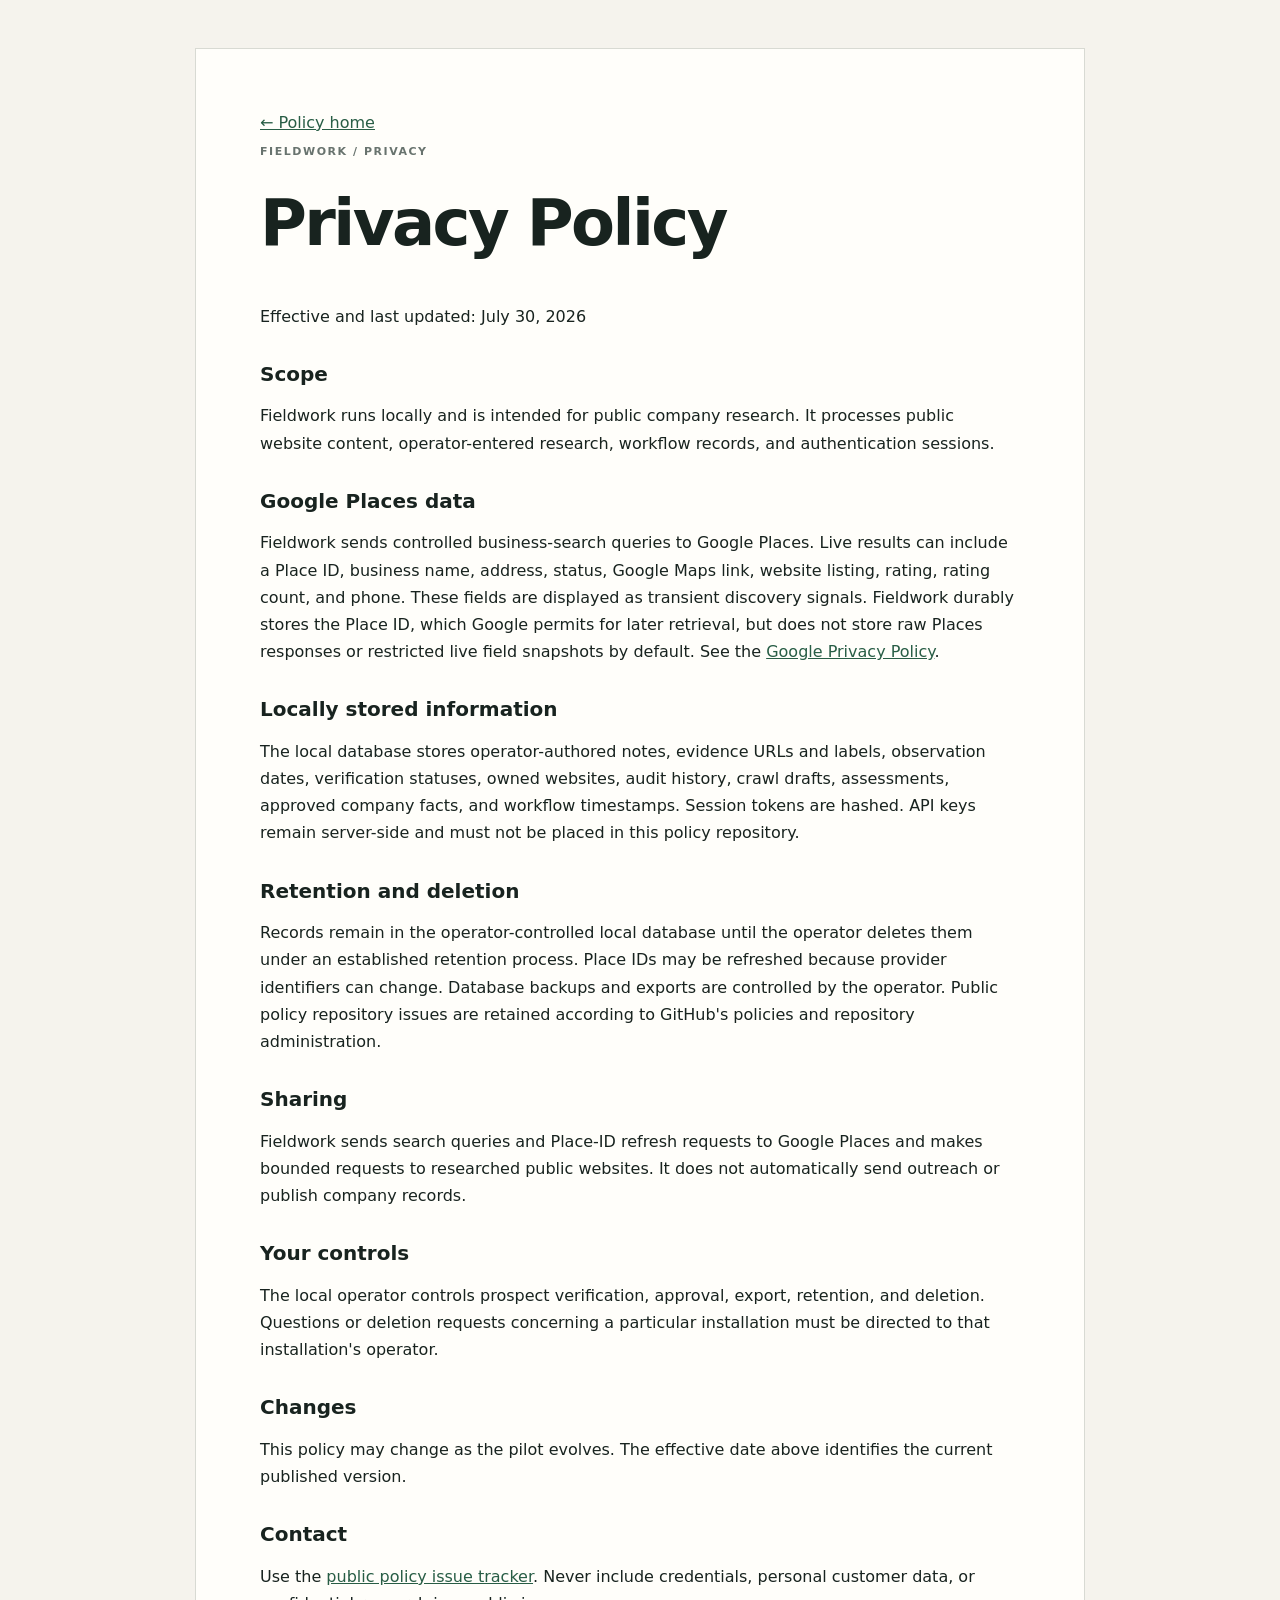
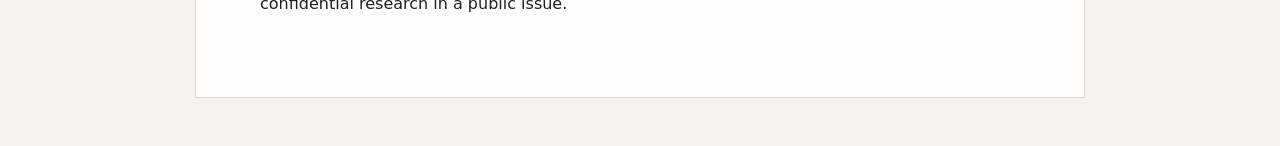
==== privacy.html @ 398493f4 "Publish Fieldwork policy pages" ====
<!doctype html>
<html lang="en">
<head><meta charset="utf-8"><meta name="viewport" content="width=device-width,initial-scale=1"><title>Fieldwork Privacy Policy</title><link rel="stylesheet" href="styles.css"></head>
<body><main><a href="index.html">← Policy home</a><p class="eyebrow">FIELDWORK / PRIVACY</p><h1>Privacy Policy</h1><p>Effective and last updated: July 30, 2026</p>
<h2>Scope</h2><p>Fieldwork runs locally and is intended for public company research. It processes public website content, operator-entered research, workflow records, and authentication sessions.</p>
<h2>Google Places data</h2><p>Fieldwork sends controlled business-search queries to Google Places. Live results can include a Place ID, business name, address, status, Google Maps link, website listing, rating, rating count, and phone. These fields are displayed as transient discovery signals. Fieldwork durably stores the Place ID, which Google permits for later retrieval, but does not store raw Places responses or restricted live field snapshots by default. See the <a href="https://policies.google.com/privacy">Google Privacy Policy</a>.</p>
<h2>Locally stored information</h2><p>The local database stores operator-authored notes, evidence URLs and labels, observation dates, verification statuses, owned websites, audit history, crawl drafts, assessments, approved company facts, and workflow timestamps. Session tokens are hashed. API keys remain server-side and must not be placed in this policy repository.</p>
<h2>Retention and deletion</h2><p>Records remain in the operator-controlled local database until the operator deletes them under an established retention process. Place IDs may be refreshed because provider identifiers can change. Database backups and exports are controlled by the operator. Public policy repository issues are retained according to GitHub's policies and repository administration.</p>
<h2>Sharing</h2><p>Fieldwork sends search queries and Place-ID refresh requests to Google Places and makes bounded requests to researched public websites. It does not automatically send outreach or publish company records.</p>
<h2>Your controls</h2><p>The local operator controls prospect verification, approval, export, retention, and deletion. Questions or deletion requests concerning a particular installation must be directed to that installation's operator.</p>
<h2>Changes</h2><p>This policy may change as the pilot evolves. The effective date above identifies the current published version.</p>
<h2>Contact</h2><p>Use the <a href="https://github.com/seabassbroil-star/fieldwork-policies/issues">public policy issue tracker</a>. Never include credentials, personal customer data, or confidential research in a public issue.</p></main></body>
</html>
---- styles.css ----
:root { color-scheme: light; font-family: system-ui, sans-serif; color: #18231f; background: #f5f3ed; }
body { margin: 0; }
main { background: #fffefa; border: 1px solid #d8dad3; margin: 48px auto; max-width: 760px; padding: clamp(28px, 6vw, 64px); }
h1 { font-size: clamp(36px, 7vw, 64px); letter-spacing: -.04em; margin-top: 24px; }
h2 { font-size: 20px; margin-top: 32px; }
p { line-height: 1.7; }
a { color: #285d45; }
nav { display: flex; gap: 24px; margin: 32px 0; }
.notice { border-left: 3px solid #ef5b2a; padding-left: 16px; }
.eyebrow { color: #68736e; font-size: 11px; font-weight: 700; letter-spacing: .14em; }
.lede { color: #4e5b56; font-size: 18px; }
.policy-grid { display: grid; gap: 16px; grid-template-columns: 1fr 1fr; margin: 36px 0; }
.policy-card { border: 1px solid #d8dad3; display: grid; gap: 8px; padding: 22px; text-decoration: none; }
.policy-card strong { font-size: 18px; }
.policy-card span { color: #68736e; line-height: 1.5; }
@media (max-width: 600px) { main { margin: 0; } .policy-grid { grid-template-columns: 1fr; } }
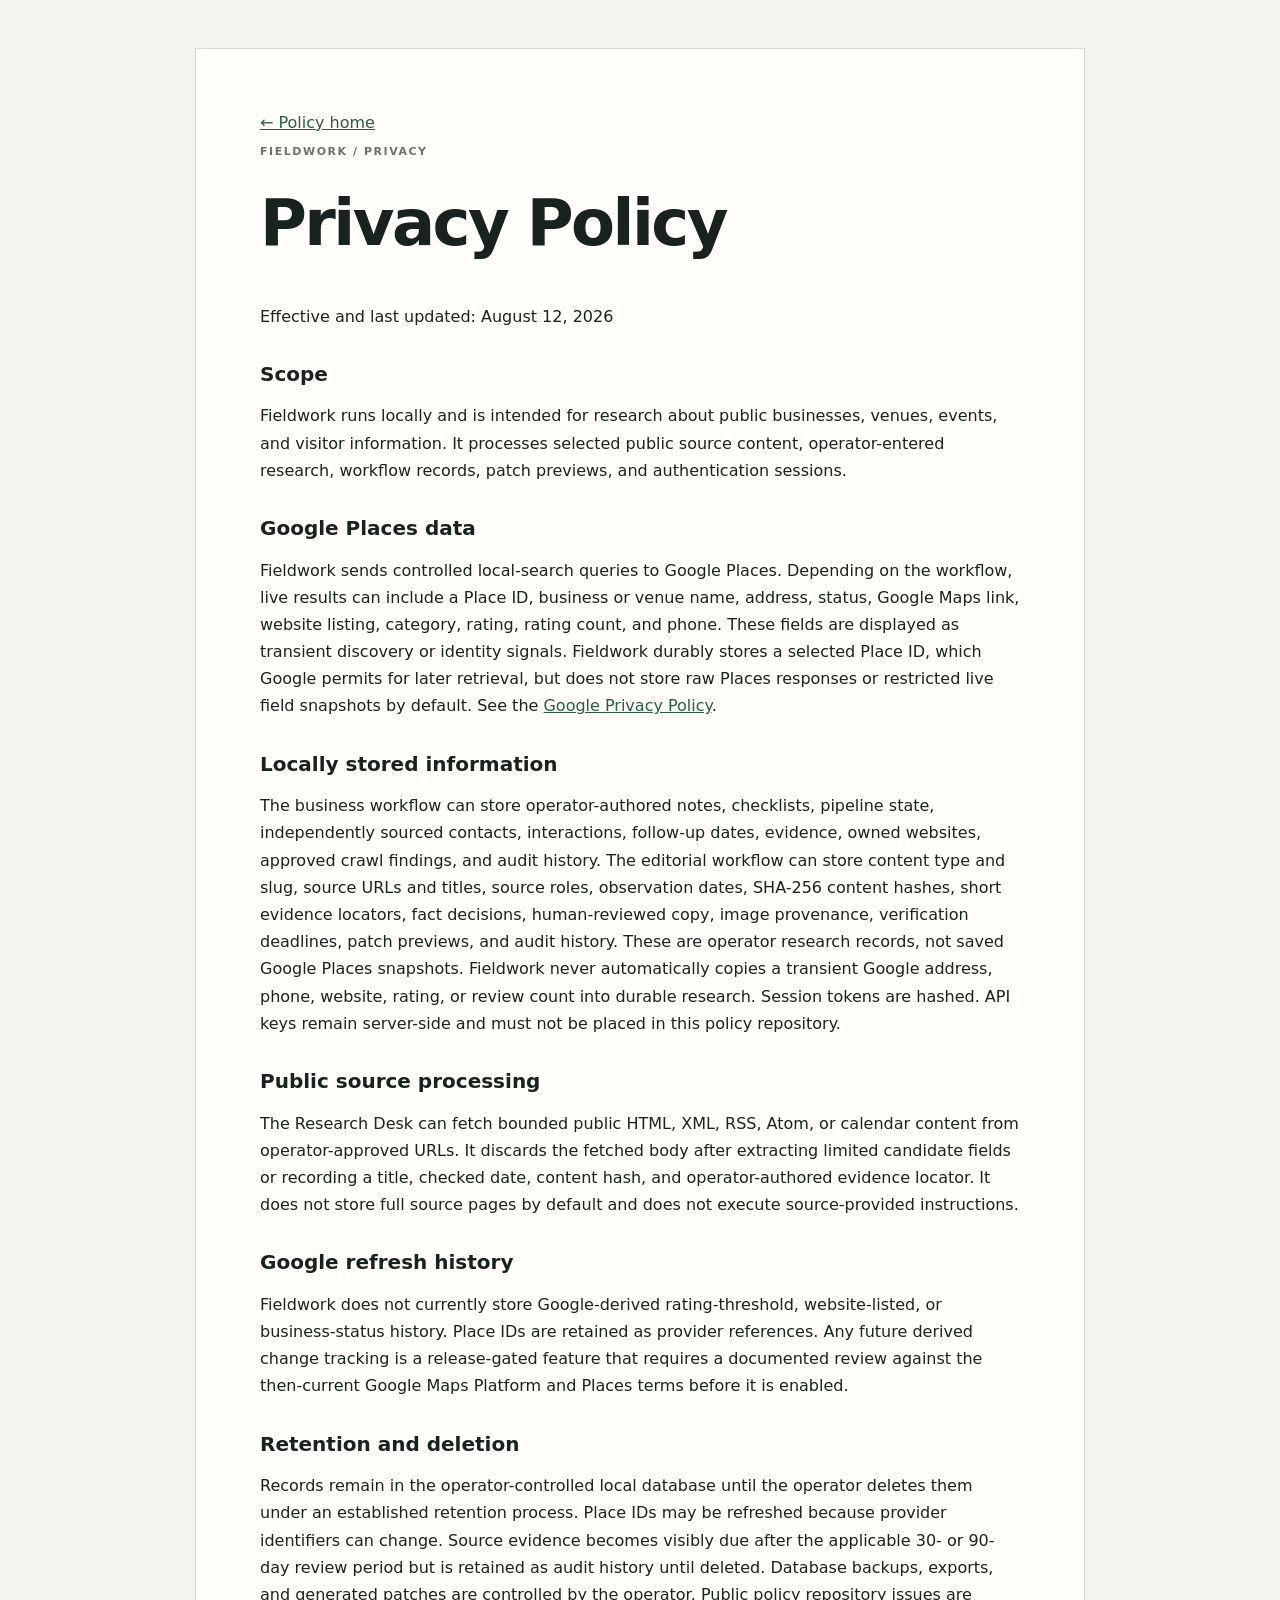
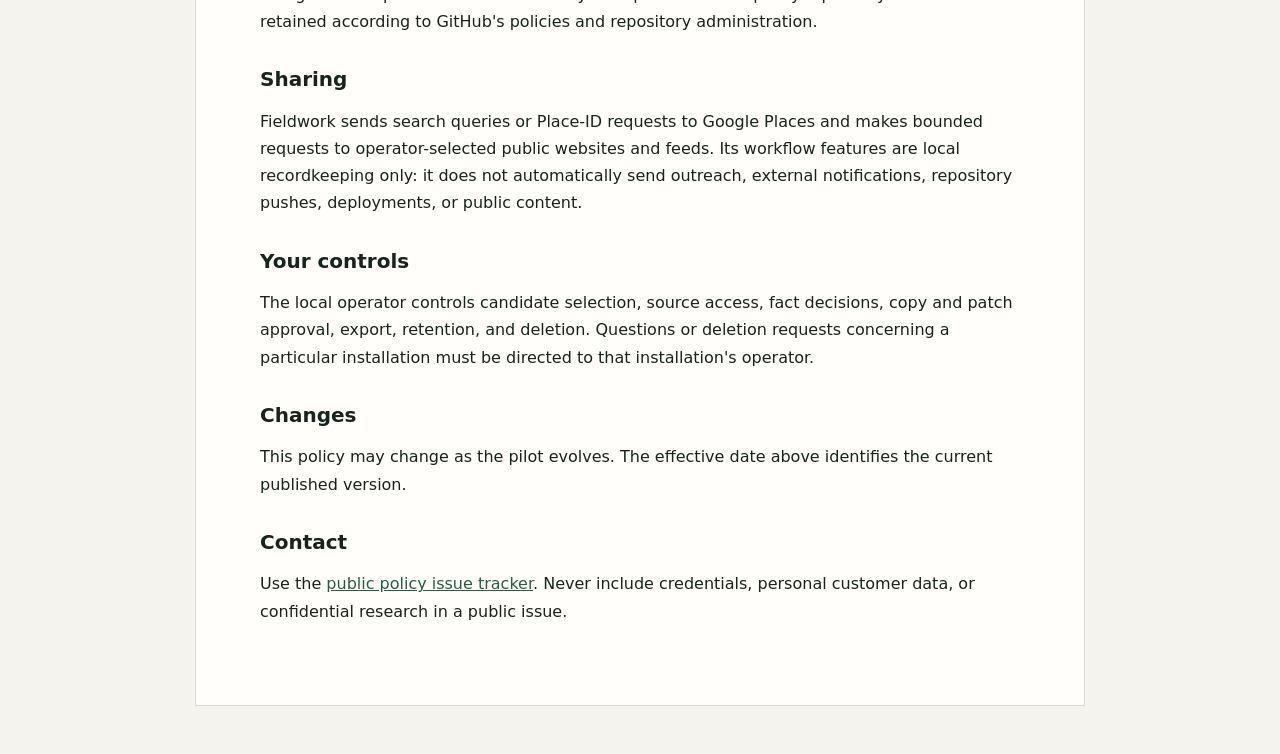
==== commit 540a76f4: "Document fromGalveston research workflow" ====
--- a/privacy.html
+++ b/privacy.html
@@ -1,13 +1,15 @@
 <!doctype html>
 <html lang="en">
 <head><meta charset="utf-8"><meta name="viewport" content="width=device-width,initial-scale=1"><title>Fieldwork Privacy Policy</title><link rel="stylesheet" href="styles.css"></head>
-<body><main><a href="index.html">← Policy home</a><p class="eyebrow">FIELDWORK / PRIVACY</p><h1>Privacy Policy</h1><p>Effective and last updated: July 30, 2026</p>
-<h2>Scope</h2><p>Fieldwork runs locally and is intended for public company research. It processes public website content, operator-entered research, workflow records, and authentication sessions.</p>
-<h2>Google Places data</h2><p>Fieldwork sends controlled business-search queries to Google Places. Live results can include a Place ID, business name, address, status, Google Maps link, website listing, rating, rating count, and phone. These fields are displayed as transient discovery signals. Fieldwork durably stores the Place ID, which Google permits for later retrieval, but does not store raw Places responses or restricted live field snapshots by default. See the <a href="https://policies.google.com/privacy">Google Privacy Policy</a>.</p>
-<h2>Locally stored information</h2><p>The local database stores operator-authored notes, evidence URLs and labels, observation dates, verification statuses, owned websites, audit history, crawl drafts, assessments, approved company facts, and workflow timestamps. Session tokens are hashed. API keys remain server-side and must not be placed in this policy repository.</p>
-<h2>Retention and deletion</h2><p>Records remain in the operator-controlled local database until the operator deletes them under an established retention process. Place IDs may be refreshed because provider identifiers can change. Database backups and exports are controlled by the operator. Public policy repository issues are retained according to GitHub's policies and repository administration.</p>
-<h2>Sharing</h2><p>Fieldwork sends search queries and Place-ID refresh requests to Google Places and makes bounded requests to researched public websites. It does not automatically send outreach or publish company records.</p>
-<h2>Your controls</h2><p>The local operator controls prospect verification, approval, export, retention, and deletion. Questions or deletion requests concerning a particular installation must be directed to that installation's operator.</p>
+<body><main><a href="index.html">← Policy home</a><p class="eyebrow">FIELDWORK / PRIVACY</p><h1>Privacy Policy</h1><p>Effective and last updated: August 12, 2026</p>
+<h2>Scope</h2><p>Fieldwork runs locally and is intended for research about public businesses, venues, events, and visitor information. It processes selected public source content, operator-entered research, workflow records, patch previews, and authentication sessions.</p>
+<h2>Google Places data</h2><p>Fieldwork sends controlled local-search queries to Google Places. Depending on the workflow, live results can include a Place ID, business or venue name, address, status, Google Maps link, website listing, category, rating, rating count, and phone. These fields are displayed as transient discovery or identity signals. Fieldwork durably stores a selected Place ID, which Google permits for later retrieval, but does not store raw Places responses or restricted live field snapshots by default. See the <a href="https://policies.google.com/privacy">Google Privacy Policy</a>.</p>
+<h2>Locally stored information</h2><p>The business workflow can store operator-authored notes, checklists, pipeline state, independently sourced contacts, interactions, follow-up dates, evidence, owned websites, approved crawl findings, and audit history. The editorial workflow can store content type and slug, source URLs and titles, source roles, observation dates, SHA-256 content hashes, short evidence locators, fact decisions, human-reviewed copy, image provenance, verification deadlines, patch previews, and audit history. These are operator research records, not saved Google Places snapshots. Fieldwork never automatically copies a transient Google address, phone, website, rating, or review count into durable research. Session tokens are hashed. API keys remain server-side and must not be placed in this policy repository.</p>
+<h2>Public source processing</h2><p>The Research Desk can fetch bounded public HTML, XML, RSS, Atom, or calendar content from operator-approved URLs. It discards the fetched body after extracting limited candidate fields or recording a title, checked date, content hash, and operator-authored evidence locator. It does not store full source pages by default and does not execute source-provided instructions.</p>
+<h2>Google refresh history</h2><p>Fieldwork does not currently store Google-derived rating-threshold, website-listed, or business-status history. Place IDs are retained as provider references. Any future derived change tracking is a release-gated feature that requires a documented review against the then-current Google Maps Platform and Places terms before it is enabled.</p>
+<h2>Retention and deletion</h2><p>Records remain in the operator-controlled local database until the operator deletes them under an established retention process. Place IDs may be refreshed because provider identifiers can change. Source evidence becomes visibly due after the applicable 30- or 90-day review period but is retained as audit history until deleted. Database backups, exports, and generated patches are controlled by the operator. Public policy repository issues are retained according to GitHub's policies and repository administration.</p>
+<h2>Sharing</h2><p>Fieldwork sends search queries or Place-ID requests to Google Places and makes bounded requests to operator-selected public websites and feeds. Its workflow features are local recordkeeping only: it does not automatically send outreach, external notifications, repository pushes, deployments, or public content.</p>
+<h2>Your controls</h2><p>The local operator controls candidate selection, source access, fact decisions, copy and patch approval, export, retention, and deletion. Questions or deletion requests concerning a particular installation must be directed to that installation's operator.</p>
 <h2>Changes</h2><p>This policy may change as the pilot evolves. The effective date above identifies the current published version.</p>
 <h2>Contact</h2><p>Use the <a href="https://github.com/seabassbroil-star/fieldwork-policies/issues">public policy issue tracker</a>. Never include credentials, personal customer data, or confidential research in a public issue.</p></main></body>
 </html>
